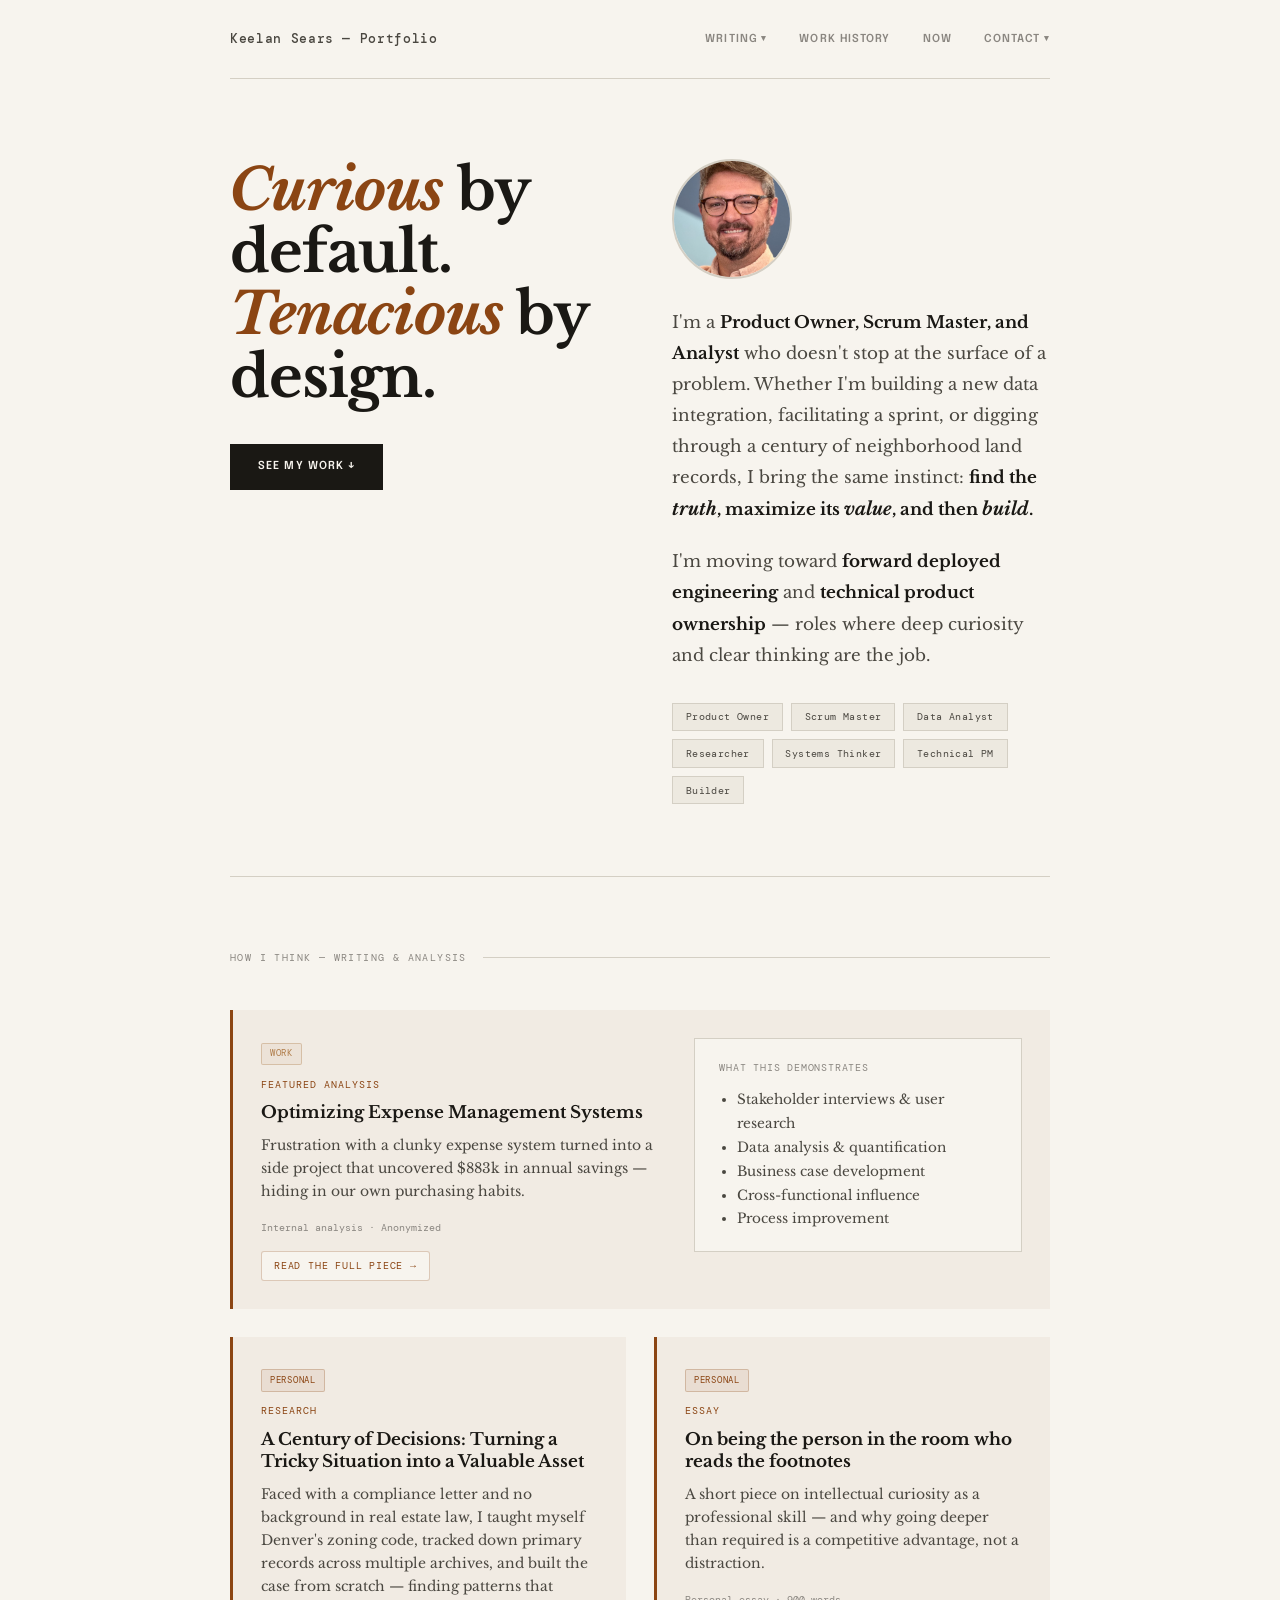
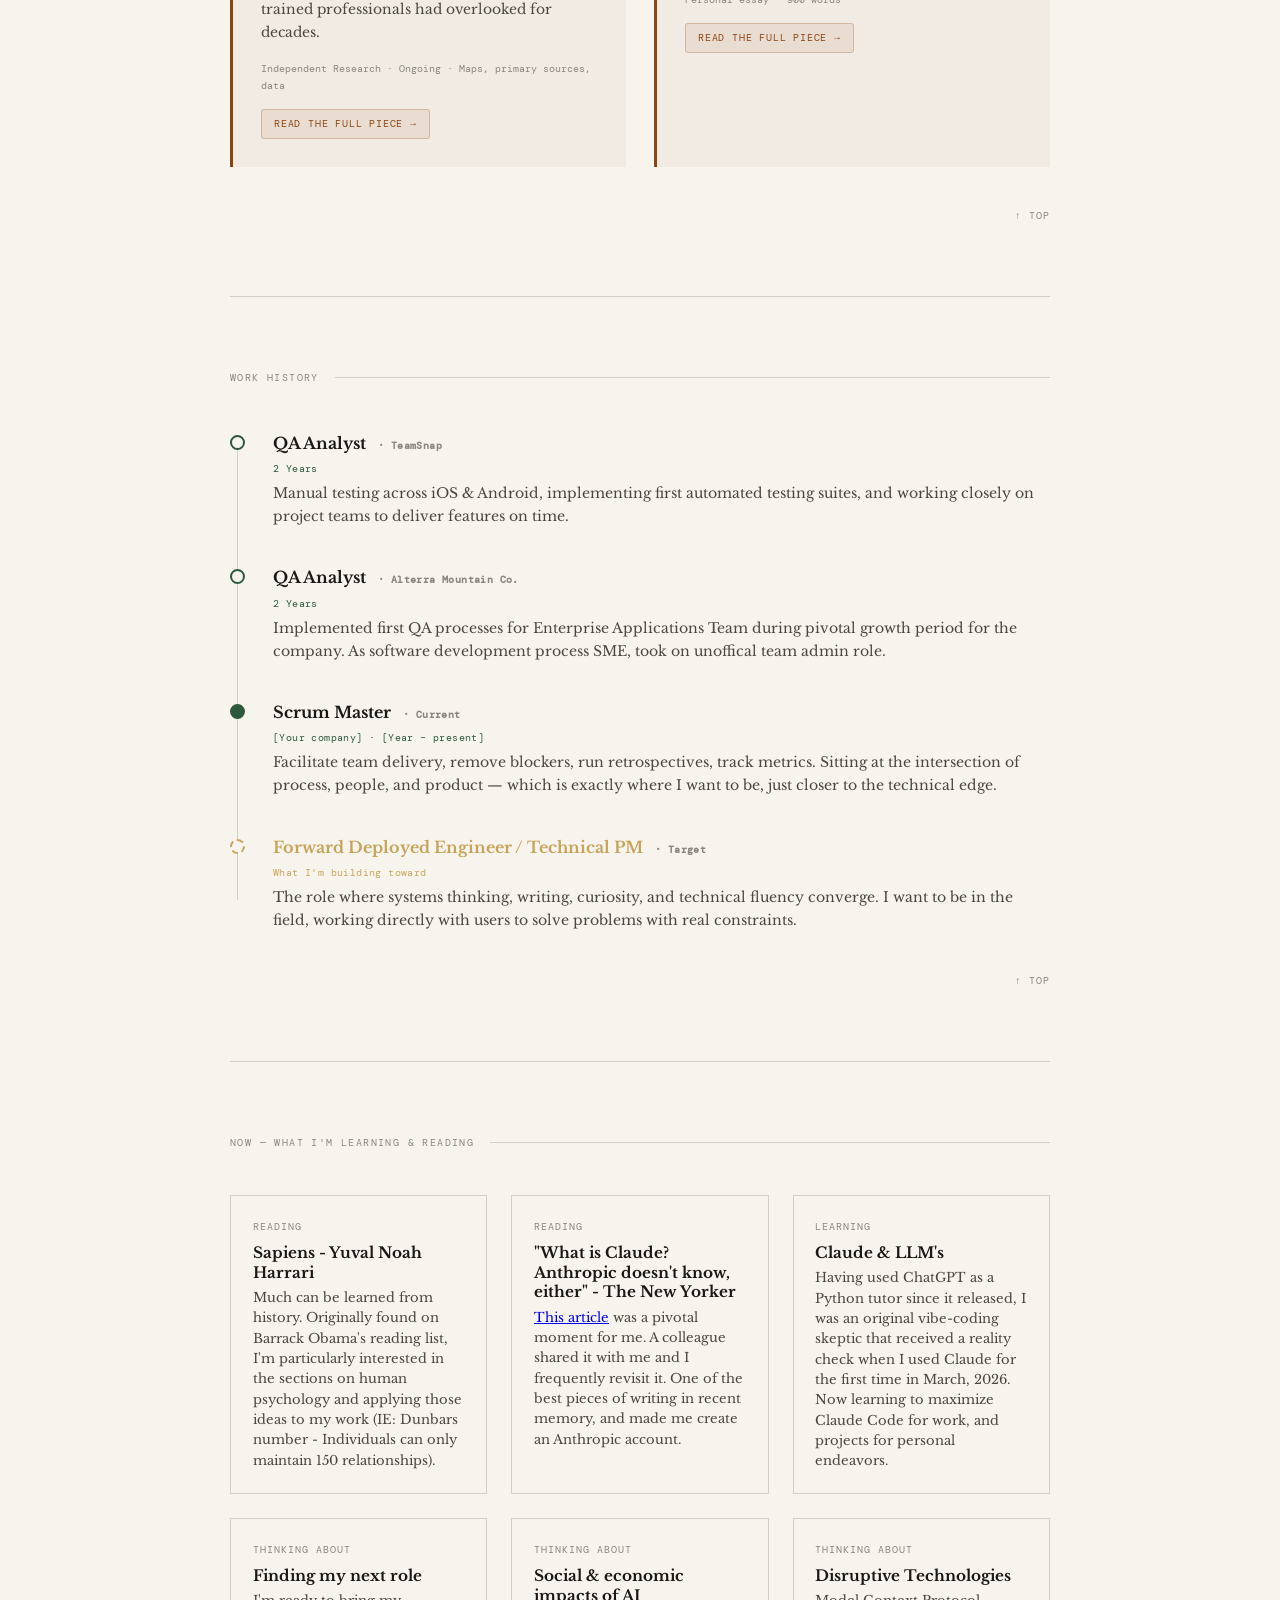
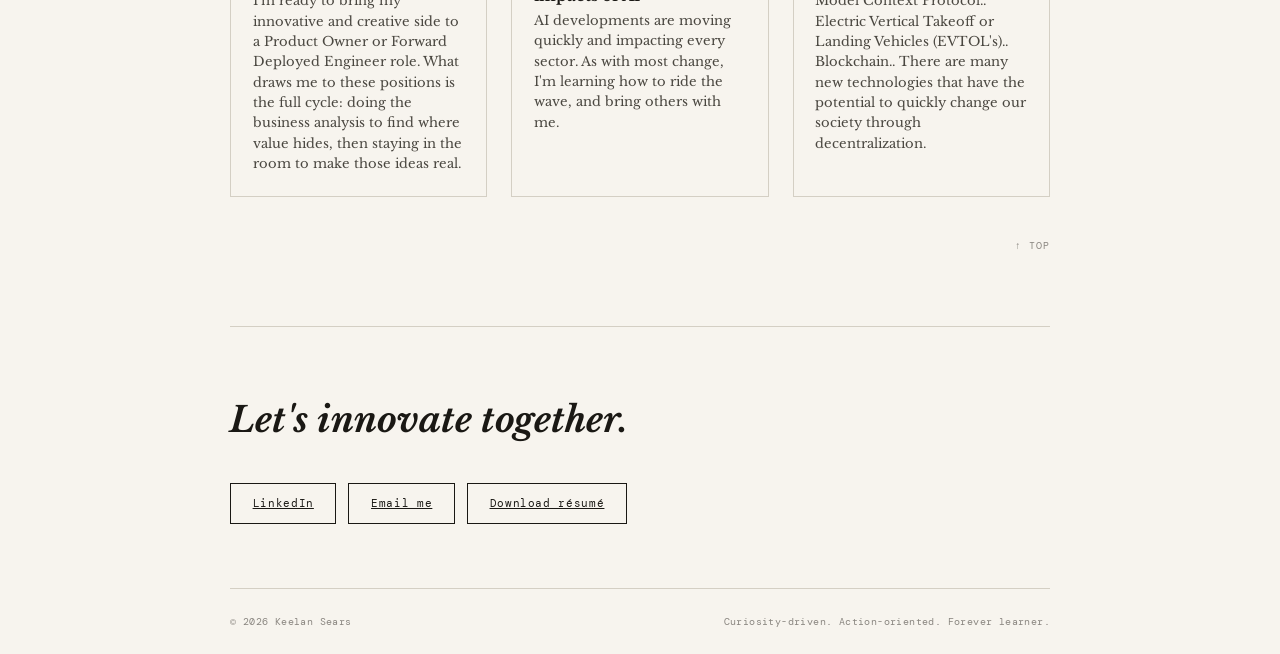
==== index.html @ b6c2098f "Promote expense analysis to featured writing card Swaps the featured slot from "A Century of Decisio" ====
<!DOCTYPE html>
<html lang="en">
<head>
<meta charset="UTF-8">
<meta name="viewport" content="width=device-width, initial-scale=1.0">
<title>Keelan Sears — Portfolio</title>
<link href="https://fonts.googleapis.com/css2?family=Libre+Baskerville:ital,wght@0,400;0,700;1,400&family=DM+Mono:wght@400;500&family=Epilogue:wght@300;400;600&display=swap" rel="stylesheet">
<link rel="stylesheet" href="styles.css?v=7">
</head>
<body>
<div class="site-wrap">

  <!-- NAV -->
  <nav>
    <div class="nav-name">Keelan Sears — Portfolio</div>
    <ul class="nav-links">
      <li class="nav-dropdown-li">
        <details class="nav-dropdown">
          <summary>Writing</summary>
          <ul class="dropdown">
            <li><a href="#writing">Overview</a></li>
            <li><a href="century-of-decisions.html">A Century of Decisions<span class="dropdown-tag personal">Personal</span></a></li>
            <li><a href="expense-management.html">Optimizing Expense Management Systems<span class="dropdown-tag work">Work</span></a></li>
            <li><a href="reading-the-footnotes.html">On Reading the Footnotes<span class="dropdown-tag personal">Personal</span></a></li>
          </ul>
        </details>
      </li>
      <li><a href="#work">Work History</a></li>
      <li><a href="#now">Now</a></li>
      <li class="nav-dropdown-li">
        <details class="nav-dropdown align-right">
          <summary>Contact</summary>
          <ul class="dropdown">
            <li><a href="https://www.linkedin.com/in/keelan-sears-49459a4a/" target="_blank" rel="noopener noreferrer">LinkedIn</a></li>
            <li><button type="button" data-open-contact>Email me</button></li>
            <li><a href="resume.pdf" download>Download résumé</a></li>
          </ul>
        </details>
      </li>
    </ul>
  </nav>

  <!-- HERO -->
  <section class="hero">
    <div>
      <h1><em>Curious</em> by default.<br><em>Tenacious</em> by design.</h1>
      <a href="#writing" class="hero-cta">See my work ↓</a>
    </div>
    <div>
      <div class="profile-photo-wrap">
        <img src="images/profile.jpg" alt="Keelan Sears" class="profile-photo">
      </div>
      <p class="hero-statement">
        I'm a <strong>Product Owner, Scrum Master, and Analyst</strong> who doesn't stop at the surface of a problem. Whether I'm building a new data integration, facilitating a sprint, or digging through a century of neighborhood land records, I bring the same instinct: <strong>find the <em>truth</em>, maximize its <em>value</em>, and then <em>build</em>.</strong>
      </p>
      <p class="hero-statement">
        I'm moving toward <strong>forward deployed engineering</strong> and <strong>technical product ownership</strong> — roles where deep curiosity and clear thinking are the job.
      </p>
      <div class="hero-tags">
        <span class="tag">Product Owner</span>
        <span class="tag">Scrum Master</span>
        <span class="tag">Data Analyst</span>
        <span class="tag">Researcher</span>
        <span class="tag">Systems Thinker</span>
        <span class="tag">Technical PM</span>
        <span class="tag">Builder</span>
      </div>
    </div>
  </section>

  <!-- WRITING -->
  <section id="writing" class="section">
    <div class="section-label">How I think — writing &amp; analysis</div>
    <div class="writing-grid">

      <div class="writing-card featured">
        <div>
          <span class="card-tag work">Work</span>
          <div class="card-type">Featured Analysis</div>
          <div class="card-title">Optimizing Expense Management Systems</div>
          <div class="card-excerpt">Frustration with a clunky expense system turned into a side project that uncovered $883k in annual savings — hiding in our own purchasing habits.</div>
          <div class="card-meta">Internal analysis · Anonymized</div>
          <a href="expense-management.html" class="card-link">Read the full piece →</a>
        </div>
        <div class="skills-box">
          <div class="skills-box-label">What this demonstrates</div>
          <ul>
            <li>Stakeholder interviews &amp; user research</li>
            <li>Data analysis &amp; quantification</li>
            <li>Business case development</li>
            <li>Cross-functional influence</li>
            <li>Process improvement</li>
          </ul>
        </div>
      </div>

      <div class="writing-card personal">
        <span class="card-tag personal">Personal</span>
        <div class="card-type">Research</div>
        <div class="card-title">A Century of Decisions: Turning a Tricky Situation into a Valuable Asset</div>
        <div class="card-excerpt">Faced with a compliance letter and no background in real estate law, I taught myself Denver's zoning code, tracked down primary records across multiple archives, and built the case from scratch — finding patterns that trained professionals had overlooked for decades.</div>
        <div class="card-meta">Independent Research · Ongoing · Maps, primary sources, data</div>
        <a href="century-of-decisions.html" class="card-link">Read the full piece →</a>
      </div>

      <div class="writing-card personal">
        <span class="card-tag personal">Personal</span>
        <div class="card-type">Essay</div>
        <div class="card-title">On being the person in the room who reads the footnotes</div>
        <div class="card-excerpt">A short piece on intellectual curiosity as a professional skill — and why going deeper than required is a competitive advantage, not a distraction.</div>
        <div class="card-meta">Personal essay · 900 words</div>
        <a href="reading-the-footnotes.html" class="card-link">Read the full piece →</a>
      </div>

    </div>
    <a href="#" class="back-to-top">↑ Top</a>
  </section>

  <!-- TIMELINE -->
  <section id="work" class="section">
    <div class="section-label">Work history</div>
    <div class="timeline">

      <div class="tl-item">
        <div class="tl-dot"></div>
        <div>
          <div class="tl-role">QA Analyst <span class="tl-arrow">· TeamSnap</span></div>
          <div class="tl-org">2 Years</div>
          <div class="tl-desc">Manual testing across iOS & Android, implementing first automated testing suites, and working closely on project teams to deliver features on time.</div>
        </div>
      </div>

     <div class="tl-item">
        <div class="tl-dot"></div>
        <div>
          <div class="tl-role">QA Analyst <span class="tl-arrow">· Alterra Mountain Co.</span></div>
          <div class="tl-org">2 Years</div>
          <div class="tl-desc">Implemented first QA processes for Enterprise Applications Team during pivotal growth period for the company. As software development process SME, took on unoffical team admin role.</div>
        </div>
      </div>

      <div class="tl-item">
        <div class="tl-dot current"></div>
        <div>
          <div class="tl-role">Scrum Master <span class="tl-arrow">· Current</span></div>
          <div class="tl-org">[Your company] · [Year – present]</div>
          <div class="tl-desc">Facilitate team delivery, remove blockers, run retrospectives, track metrics. Sitting at the intersection of process, people, and product — which is exactly where I want to be, just closer to the technical edge.</div>
        </div>
      </div>

      <div class="tl-item">
        <div class="tl-dot target"></div>
        <div>
          <div class="tl-role target-role">Forward Deployed Engineer / Technical PM <span class="tl-arrow">· Target</span></div>
          <div class="tl-org" style="color: var(--highlight);">What I'm building toward</div>
          <div class="tl-desc">The role where systems thinking, writing, curiosity, and technical fluency converge. I want to be in the field, working directly with users to solve problems with real constraints.</div>
        </div>
      </div>

    </div>
    <a href="#" class="back-to-top">↑ Top</a>
  </section>

  <!-- NOW -->
  <section id="now" class="section">
    <div class="section-label">Now — what I'm learning &amp; reading</div>
    <div class="now-grid">
      <div class="now-card">
        <div class="now-type">Reading</div>
        <div class="now-title">Sapiens - Yuval Noah Harrari</div>
        <div class="now-detail">Much can be learned from history. Originally found on Barrack Obama's reading list, I'm particularly interested in the sections on human psychology and applying those ideas to my work (IE: Dunbars number - Individuals can only maintain 150 relationships).</div>
      </div>
      <div class="now-card">
        <div class="now-type">Reading</div>
        <div class="now-title">"What is Claude? Anthropic doesn't know, either" - The New Yorker</div>
        <div class="now-detail"><a href="https://www.newyorker.com/magazine/2026/02/16/what-is-claude-anthropic-doesnt-know-either">This article</a> was a pivotal moment for me. A colleague shared it with me and I frequently revisit it. One of the best pieces of writing in recent memory, and made me create an Anthropic account.</div>
      </div>
      <div class="now-card">
        <div class="now-type">Learning</div>
        <div class="now-title">Claude & LLM's</div>
        <div class="now-detail">Having used ChatGPT as a Python tutor since it released, I was an original vibe-coding skeptic that received a reality check when I used Claude for the first time in March, 2026. Now learning to maximize Claude Code for work, and projects for personal endeavors.</div>
      </div>
      <div class="now-card">
        <div class="now-type">Thinking about</div>
        <div class="now-title">Finding my next role</div>
        <div class="now-detail">I'm ready to bring my innovative and creative side to a Product Owner or Forward Deployed Engineer role. What draws me to these positions is the full cycle: doing the business analysis to find where value hides, then staying in the room to make those ideas real.</div>
      </div>
      <div class="now-card">
        <div class="now-type">Thinking about</div>
        <div class="now-title">Social & economic impacts of AI</div>
        <div class="now-detail">AI developments are moving quickly and impacting every sector. As with most change, I'm learning how to ride the wave, and bring others with me.</div>
      </div>
      <div class="now-card">
        <div class="now-type">Thinking about</div>
        <div class="now-title">Disruptive Technologies</div>
        <div class="now-detail">Model Context Protocol.. Electric Vertical Takeoff or Landing Vehicles (EVTOL's).. Blockchain.. There are many new technologies that have the potential to quickly change our society through decentralization.</div>
      </div>
    </div>
    <a href="#" class="back-to-top">↑ Top</a>
  </section>

  <!-- CONTACT -->
  <div id="contact" class="contact-band">
    <div class="contact-headline">Let's innovate together.</div>
    <div class="contact-links">
      <a href="https://www.linkedin.com/in/keelan-sears-49459a4a/" target="_blank" rel="noopener noreferrer" class="contact-btn">LinkedIn</a>
      <button class="contact-btn" data-open-contact>Email me</button>
      <a href="resume.pdf" download class="contact-btn">Download résumé</a>
    </div>
  </div>

  <footer>
    <span>© 2026 Keelan Sears</span>
    <span>Curiosity-driven. Action-oriented. Forever learner.</span>
  </footer>

</div>
<script src="nav.js?v=8"></script>
</body>
</html>
---- styles.css ----
*, *::before, *::after { box-sizing: border-box; margin: 0; padding: 0; }

  :root {
    --ink: #1a1814;
    --ink-2: #4a4740;
    --ink-3: #8a8680;
    --paper: #f7f4ee;
    --paper-2: #ede9e0;
    --rule: #d4cfc4;
    --accent: #2d5a3d;
    --accent-light: #e8f0eb;
    --accent-2: #8b4513;
    --highlight: #c8a45a;
    --font-serif: 'Libre Baskerville', Georgia, serif;
    --font-mono: 'DM Mono', monospace;
    --font-sans: 'Epilogue', sans-serif;
  }

  /* Scroll animation is handled by nav.js (custom easing); keep CSS out of it. */
  html { scroll-behavior: auto; }

  body {
    background: var(--paper);
    color: var(--ink);
    font-family: var(--font-serif);
    line-height: 1.7;
    font-size: 15px;
  }

  .site-wrap {
    max-width: 900px;
    margin: 0 auto;
    padding: 0 2.5rem;
  }

  /* ── NAV ── */
  nav {
    display: flex;
    justify-content: space-between;
    align-items: center;
    padding: 1.75rem 0;
    border-bottom: 1px solid var(--rule);
    position: sticky;
    top: 0;
    z-index: 50;
    background: var(--paper);
  }

  .nav-name {
    font-family: var(--font-mono);
    font-size: 13px;
    font-weight: 500;
    letter-spacing: 0.05em;
    color: var(--ink-2);
  }

  .nav-links {
    display: flex;
    gap: 2rem;
    list-style: none;
    font-family: var(--font-sans);
    font-size: 11px;
    font-weight: 600;
    letter-spacing: 0.1em;
    text-transform: uppercase;
    color: var(--ink-3);
  }

  .nav-links li { cursor: pointer; transition: color 0.15s; }
  .nav-links li:hover { color: var(--accent); }
  .nav-links a { color: inherit; text-decoration: none; }
  .nav-links li.active { color: var(--accent); }

  /* ── NAV DROPDOWN ── */
  .nav-dropdown-li { position: relative; }

  .nav-dropdown summary {
    list-style: none;
    cursor: pointer;
    display: flex;
    align-items: center;
    gap: 0.3em;
  }
  .nav-dropdown summary::-webkit-details-marker { display: none; }
  .nav-dropdown summary::after {
    content: '▾';
    font-size: 9px;
    transition: transform 0.15s;
  }
  .nav-dropdown[open] summary::after { transform: rotate(-180deg); }

  .nav-dropdown .dropdown {
    position: absolute;
    top: calc(100% + 0.75rem);
    left: -1rem;
    list-style: none;
    background: var(--paper);
    border: 1px solid var(--rule);
    min-width: 240px;
    z-index: 100;
    padding: 0.35rem 0;
    box-shadow: 0 4px 16px rgba(0,0,0,0.07);
  }

  .nav-dropdown .dropdown li a,
  .nav-dropdown .dropdown li button {
    display: block;
    width: 100%;
    text-align: left;
    background: none;
    border: none;
    -webkit-appearance: none;
    appearance: none;
    cursor: pointer;
    padding: 0.55rem 1rem;
    font-size: 11px;
    font-weight: 600;
    letter-spacing: 0.06em;
    text-transform: none;
    font-family: var(--font-sans);
    color: var(--ink-2);
    transition: background 0.1s, color 0.1s;
  }
  .nav-dropdown .dropdown li a:hover,
  .nav-dropdown .dropdown li button:hover {
    color: var(--accent);
    background: var(--accent-light);
  }

  .nav-dropdown.align-right .dropdown { left: auto; right: -1rem; }

  /* ── HERO ── */
  .hero {
    padding: 5rem 0 4.5rem;
    display: grid;
    grid-template-columns: 1fr 1fr;
    gap: 4rem;
    align-items: start;
    border-bottom: 1px solid var(--rule);
  }

  h1 {
    font-family: var(--font-serif);
    font-size: 3.6rem;
    font-weight: 700;
    line-height: 1.08;
    letter-spacing: -0.02em;
    color: var(--ink);
    margin-bottom: 2.25rem;
  }

  h1 em {
    font-style: italic;
    color: var(--accent-2);
  }

  .hero-cta {
    display: inline-flex;
    align-items: center;
    gap: 0.5rem;
    background: var(--ink);
    color: var(--paper);
    font-family: var(--font-sans);
    font-size: 11px;
    font-weight: 600;
    letter-spacing: 0.1em;
    text-transform: uppercase;
    padding: 0.85rem 1.75rem;
    border: none;
    cursor: pointer;
    text-decoration: none;
    transition: background 0.2s;
  }

  .hero-cta:hover { background: var(--accent); }

  .profile-photo-wrap {
    margin-bottom: 1.75rem;
  }

  .profile-photo {
    width: 120px;
    height: 120px;
    border-radius: 50%;
    object-fit: cover;
    border: 2px solid var(--rule);
    background: var(--paper-2);
    display: block;
  }

  .hero-statement {
    font-size: 1.05rem;
    line-height: 1.85;
    color: var(--ink-2);
    margin-bottom: 1.25rem;
  }

  .hero-statement strong { color: var(--ink); font-weight: 700; }
  .hero-statement em { font-size: 1.06em; }

  .hero-tags {
    display: flex;
    flex-wrap: wrap;
    gap: 0.5rem;
    margin-top: 2rem;
  }

  .tag {
    font-family: var(--font-mono);
    font-size: 10px;
    padding: 0.3rem 0.8rem;
    border: 1px solid var(--rule);
    color: var(--ink-2);
    background: var(--paper-2);
    letter-spacing: 0.04em;
  }

  /* ── SECTIONS ── */
  .section {
    padding: 4.5rem 0;
    border-bottom: 1px solid var(--rule);
    scroll-margin-top: 5.5rem;
  }

  .contact-band { scroll-margin-top: 5.5rem; }

  .section-label {
    font-family: var(--font-mono);
    font-size: 10px;
    letter-spacing: 0.14em;
    text-transform: uppercase;
    color: var(--ink-3);
    margin-bottom: 2.75rem;
    display: flex;
    align-items: center;
    gap: 1rem;
  }

  .back-to-top {
    display: block;
    text-align: right;
    margin-top: 2.5rem;
    font-family: var(--font-mono);
    font-size: 10px;
    letter-spacing: 0.1em;
    text-transform: uppercase;
    color: var(--ink-3);
    text-decoration: none;
    transition: color 0.15s;
  }
  .back-to-top:hover { color: var(--accent); }

  .section-label::after {
    content: '';
    flex: 1;
    height: 1px;
    background: var(--rule);
  }

  h2 {
    font-family: var(--font-serif);
    font-size: 1.9rem;
    font-weight: 700;
    line-height: 1.2;
    color: var(--ink);
    margin-bottom: 1rem;
  }

  /* ── WRITING CARDS ── */
  .writing-grid {
    display: grid;
    grid-template-columns: 1fr 1fr;
    gap: 1.75rem;
  }

  .writing-card {
    padding: 1.75rem;
    background: var(--paper-2);
    border-left: 3px solid var(--highlight);
    cursor: pointer;
    transition: transform 0.15s;
  }

  .writing-card:hover { transform: translateY(-2px); }

  .writing-card.featured {
    grid-column: 1 / -1;
    border-left-color: var(--accent-2);
    display: grid;
    grid-template-columns: 1.2fr 1fr;
    gap: 2.5rem;
    align-items: start;
    background: rgba(139,69,19,0.05);
  }

  .card-type {
    font-family: var(--font-mono);
    font-size: 10px;
    letter-spacing: 0.1em;
    text-transform: uppercase;
    color: var(--accent-2);
    margin-bottom: 0.6rem;
  }

  .card-title {
    font-family: var(--font-serif);
    font-size: 1.05rem;
    font-weight: 700;
    line-height: 1.35;
    color: var(--ink);
    margin-bottom: 0.6rem;
  }

  .card-excerpt {
    font-size: 0.87rem;
    color: var(--ink-2);
    line-height: 1.65;
  }

  .card-meta {
    font-family: var(--font-mono);
    font-size: 10px;
    color: var(--ink-3);
    margin-top: 1rem;
  }

  /* ── CARD TAGS (Personal / Work) ── */
  .card-tag {
    display: inline-block;
    font-family: var(--font-mono);
    font-size: 9px;
    letter-spacing: 0.08em;
    text-transform: uppercase;
    padding: 0.15rem 0.5rem;
    border-radius: 2px;
    margin-bottom: 0.65rem;
  }
  .card-tag.personal {
    color: var(--accent-2);
    background: rgba(139,69,19,0.08);
    border: 1px solid rgba(139,69,19,0.25);
  }
  .card-tag.work {
    color: #b07d4a;
    background: rgba(176,125,74,0.08);
    border: 1px solid rgba(176,125,74,0.35);
  }
  .writing-card.personal {
    border-left-color: var(--accent-2);
    background: rgba(139,69,19,0.05);
  }

  /* ── DROPDOWN TAGS ── */
  .dropdown-tag {
    font-family: var(--font-mono);
    font-size: 9px;
    letter-spacing: 0.06em;
    text-transform: uppercase;
    padding: 0.1rem 0.4rem;
    margin-left: 0.4rem;
    vertical-align: middle;
    white-space: nowrap;
  }
  .dropdown-tag.personal {
    color: var(--accent-2);
    border: 1px solid rgba(139,69,19,0.3);
  }
  .dropdown-tag.work {
    color: #b07d4a;
    border: 1px solid rgba(176,125,74,0.4);
  }

  .skills-box {
    background: var(--paper);
    border: 1px solid var(--rule);
    padding: 1.25rem 1.5rem;
  }

  .skills-box-label {
    font-family: var(--font-mono);
    font-size: 10px;
    color: var(--ink-3);
    margin-bottom: 0.75rem;
    text-transform: uppercase;
    letter-spacing: 0.08em;
  }

  .skills-box ul {
    font-size: 0.85rem;
    color: var(--ink-2);
    line-height: 1.75;
    padding-left: 1.1rem;
  }

  /* ── ZONING ── */
  .zoning-block {
    display: grid;
    grid-template-columns: 1fr 1fr;
    gap: 3.5rem;
    align-items: start;
    margin-top: 1.5rem;
  }

  .zoning-text p {
    font-size: 0.95rem;
    color: var(--ink-2);
    margin-bottom: 1rem;
    line-height: 1.8;
  }

  .zoning-visual {
    border: 1px solid var(--rule);
    padding: 1.5rem;
    background: var(--paper-2);
  }

  .viz-label {
    font-family: var(--font-mono);
    font-size: 10px;
    letter-spacing: 0.08em;
    text-transform: uppercase;
    color: var(--ink-3);
    margin-bottom: 1rem;
  }

  .map-placeholder {
    width: 100%;
    height: 190px;
    border: 1px solid var(--rule);
    position: relative;
    overflow: hidden;
    background: var(--paper);
  }

  .map-grid-lines {
    position: absolute;
    inset: 0;
    background-image:
      repeating-linear-gradient(0deg, var(--rule) 0px, transparent 1px, transparent 20px),
      repeating-linear-gradient(90deg, var(--rule) 0px, transparent 1px, transparent 20px);
    opacity: 0.4;
  }

  .map-block {
    position: absolute;
    border: 1.5px solid var(--accent);
    background: rgba(45, 90, 61, 0.08);
  }

  .map-block.variance {
    border-color: var(--highlight);
    background: rgba(200, 164, 90, 0.1);
  }

  .map-block.rezoned {
    border-color: var(--accent-2);
    background: rgba(139, 69, 19, 0.06);
  }

  .map-center-label {
    position: absolute;
    bottom: 8px;
    right: 10px;
    font-family: var(--font-mono);
    font-size: 9px;
    color: var(--ink-3);
  }

  .map-legend {
    margin-top: 0.85rem;
    display: grid;
    grid-template-columns: 1fr 1fr;
    gap: 0.5rem;
  }

  .legend-item {
    display: flex;
    align-items: center;
    gap: 6px;
    font-size: 0.8rem;
    color: var(--ink-2);
  }

  .legend-swatch {
    width: 12px;
    height: 12px;
    flex-shrink: 0;
    border: 1.5px solid var(--accent);
    background: rgba(45, 90, 61, 0.08);
  }

  /* ── TIMELINE ── */
  .timeline {
    margin-top: 1rem;
    position: relative;
    padding-left: 0;
  }

  .timeline::before {
    content: '';
    position: absolute;
    left: 7px;
    top: 10px;
    bottom: 2rem;
    width: 1px;
    background: var(--rule);
  }

  .tl-item {
    display: flex;
    gap: 1.75rem;
    margin-bottom: 2.25rem;
    position: relative;
  }

  .tl-dot {
    width: 15px;
    height: 15px;
    border-radius: 50%;
    border: 2px solid var(--accent);
    background: var(--paper);
    flex-shrink: 0;
    margin-top: 5px;
    z-index: 1;
  }

  .tl-dot.current { background: var(--accent); }

  .tl-dot.target {
    border-color: var(--highlight);
    border-style: dashed;
  }

  .tl-role {
    font-family: var(--font-serif);
    font-size: 1rem;
    font-weight: 700;
    color: var(--ink);
  }

  .tl-role.target-role { color: var(--highlight); }

  .tl-arrow {
    font-family: var(--font-mono);
    font-size: 10px;
    color: var(--ink-3);
    margin-left: 0.5rem;
    letter-spacing: 0.04em;
  }

  .tl-org {
    font-family: var(--font-mono);
    font-size: 10px;
    color: var(--accent);
    margin: 0.2rem 0 0.3rem;
    letter-spacing: 0.04em;
  }

  .tl-desc {
    font-size: 0.88rem;
    color: var(--ink-2);
    line-height: 1.65;
  }

  /* ── NOW ── */
  .now-grid {
    display: grid;
    grid-template-columns: repeat(3, 1fr);
    gap: 1.5rem;
    margin-top: 1rem;
  }

  .now-card {
    padding: 1.35rem;
    border: 1px solid var(--rule);
    background: var(--paper);
  }

  .now-type {
    font-family: var(--font-mono);
    font-size: 10px;
    letter-spacing: 0.1em;
    text-transform: uppercase;
    color: var(--ink-3);
    margin-bottom: 0.5rem;
  }

  .now-title {
    font-family: var(--font-serif);
    font-size: 0.95rem;
    font-weight: 700;
    color: var(--ink);
    margin-bottom: 0.35rem;
    line-height: 1.3;
  }

  .now-detail {
    font-size: 0.82rem;
    color: var(--ink-2);
    line-height: 1.55;
  }

  /* ── CONTACT ── */
  .contact-band {
    padding: 4rem 0;
    display: flex;
    align-items: center;
    justify-content: space-between;
    gap: 2rem;
    flex-wrap: wrap;
  }

  .contact-headline {
    font-family: var(--font-serif);
    font-size: 2.2rem;
    font-weight: 700;
    font-style: italic;
    color: var(--ink);
  }

  .contact-links {
    display: flex;
    gap: 0.75rem;
    flex-wrap: wrap;
  }

  .contact-btn {
    font-family: var(--font-mono);
    font-size: 11px;
    letter-spacing: 0.06em;
    padding: 0.65rem 1.35rem;
    border: 1px solid var(--ink);
    color: var(--ink);
    background: transparent;
    cursor: pointer;
    transition: all 0.15s;
  }

  /* Keep the band's anchor + button triggers visually identical (buttons
     don't pick up the default link underline). */
  .contact-band .contact-btn { text-decoration: underline; }

  .contact-btn:hover {
    background: var(--ink);
    color: var(--paper);
  }

  /* ── CONTACT MODAL ── */
  .modal-overlay {
    position: fixed; inset: 0;
    background: rgba(0,0,0,0.55);
    display: flex; align-items: center; justify-content: center;
    z-index: 1000;
  }
  .modal-overlay[hidden] { display: none; }
  .modal-box {
    background: var(--paper); border: 1px solid var(--ink);
    padding: 2.5rem; width: min(90vw, 480px);
    position: relative;
  }
  .modal-close {
    position: absolute; top: 1rem; right: 1.2rem;
    background: none; border: none; font-size: 1.4rem;
    cursor: pointer; color: var(--ink);
  }
  .modal-title {
    font-family: var(--font-serif); font-size: 1.4rem;
    font-weight: 700; margin-bottom: 1.5rem;
  }
  .form-label {
    display: flex; flex-direction: column;
    font-family: var(--font-mono); font-size: 11px;
    letter-spacing: 0.06em; gap: 0.3rem; margin-bottom: 1rem;
  }
  .form-input {
    font-family: var(--font-mono); font-size: 12px;
    border: 1px solid var(--ink); background: transparent;
    padding: 0.5rem 0.6rem; color: var(--ink); resize: vertical;
  }
  .form-status { font-family: var(--font-mono); font-size: 11px; margin-top: 0.75rem; min-height: 1em; }

  /* ── FOOTER ── */
  footer {
    padding: 1.5rem 0;
    border-top: 1px solid var(--rule);
    display: flex;
    justify-content: space-between;
    align-items: center;
    font-family: var(--font-mono);
    font-size: 10px;
    color: var(--ink-3);
    letter-spacing: 0.04em;
  }

  /* ── RESPONSIVE ── */
  @media (max-width: 680px) {
    /* Global spacing */
    .site-wrap { padding: 0 1.25rem; }

    /* Nav: name on top, links in a row below */
    nav { flex-direction: column; align-items: flex-start; gap: 0.85rem; padding: 1.25rem 0; }
    .nav-name { white-space: nowrap; }
    .nav-links { width: 100%; flex-wrap: wrap; gap: 0.75rem 1.25rem; }

    /* Nav dropdown: float as an overlay card (same as desktop), so opening
       it doesn't grow the sticky nav and shift the page down */
    .nav-dropdown .dropdown {
      max-width: calc(100vw - 2.5rem);
    }

    /* Hero: collapse grid, photo floats right beside intro text */
    .hero { grid-template-columns: 1fr; gap: 1.5rem; padding: 2.5rem 0 3rem; }
    .writing-card.featured, .zoning-block { grid-template-columns: 1fr; gap: 2rem; }
    .profile-photo-wrap { float: right; margin: 0 0 0.75rem 1rem; }
    .profile-photo { width: 88px; height: 88px; }
    .hero-tags { clear: both; }

    /* Typography & sections */
    h1 { font-size: 2.4rem; }
    .section { padding: 3rem 0; }
    .section, .contact-band { scroll-margin-top: 7rem; }
    .writing-grid { grid-template-columns: 1fr; }
    .now-grid { grid-template-columns: 1fr; }
    .contact-band { flex-direction: column; align-items: flex-start; }
  }

  /* ── ARTICLE PAGES ── */
  .article-body {
    max-width: 680px;
  }

  .article-body p {
    font-size: 1rem;
    color: var(--ink-2);
    line-height: 1.85;
    margin-bottom: 1.25rem;
  }

  .article-body h2 { margin-bottom: 1.5rem; }

  .article-body h3 {
    font-family: var(--font-serif);
    font-size: 1.2rem;
    font-weight: 700;
    color: var(--ink);
    line-height: 1.4;
    margin: 2.25rem 0 0.9rem;
  }

  .back-link {
    display: inline-block;
    margin-bottom: 2rem;
    font-family: var(--font-mono);
    font-size: 10px;
    letter-spacing: 0.1em;
    text-transform: uppercase;
    color: var(--ink-3);
    text-decoration: none;
    transition: color 0.15s;
  }
  .back-link:hover { color: var(--accent); }

  .nav-name a { color: inherit; text-decoration: none; }

  .draft-note {
    font-family: var(--font-mono);
    font-size: 11px;
    letter-spacing: 0.04em;
    color: var(--accent-2);
    background: var(--paper-2);
    border: 1px dashed var(--rule);
    padding: 0.75rem 1rem;
    margin: 1.5rem 0;
  }

  .card-link {
    display: inline-block;
    margin-top: 0.9rem;
    font-family: var(--font-mono);
    font-size: 10px;
    letter-spacing: 0.08em;
    text-transform: uppercase;
    color: var(--accent-2);
    text-decoration: none;
    background: rgba(139,69,19,0.08);
    border: 1px solid rgba(139,69,19,0.25);
    border-radius: 3px;
    padding: 0.35rem 0.75rem;
    transition: background 0.15s, border-color 0.15s;
  }
  .card-link:hover {
    background: rgba(139,69,19,0.15);
    border-color: rgba(139,69,19,0.45);
  }
  .writing-card.featured .card-link {
    background: var(--paper);
  }
  .writing-card.featured .card-link:hover {
    background: rgba(139,69,19,0.08);
  }
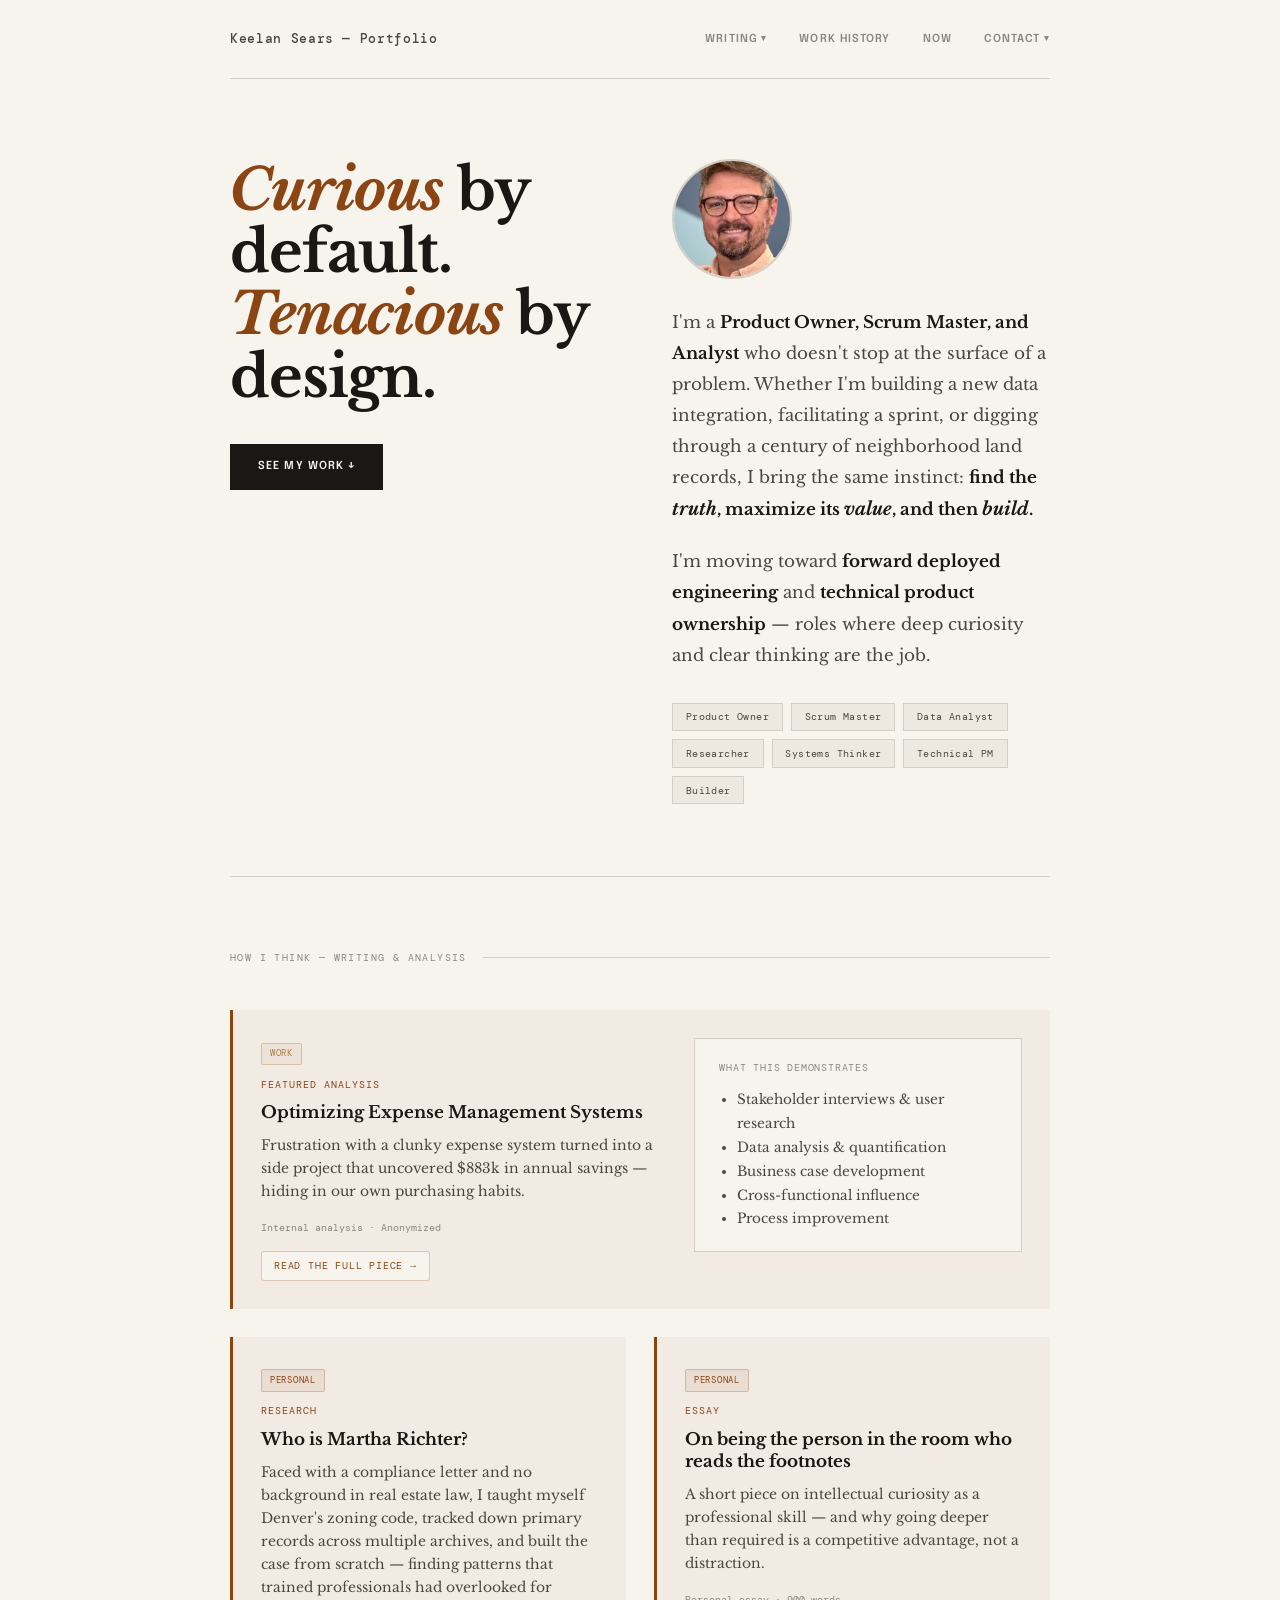
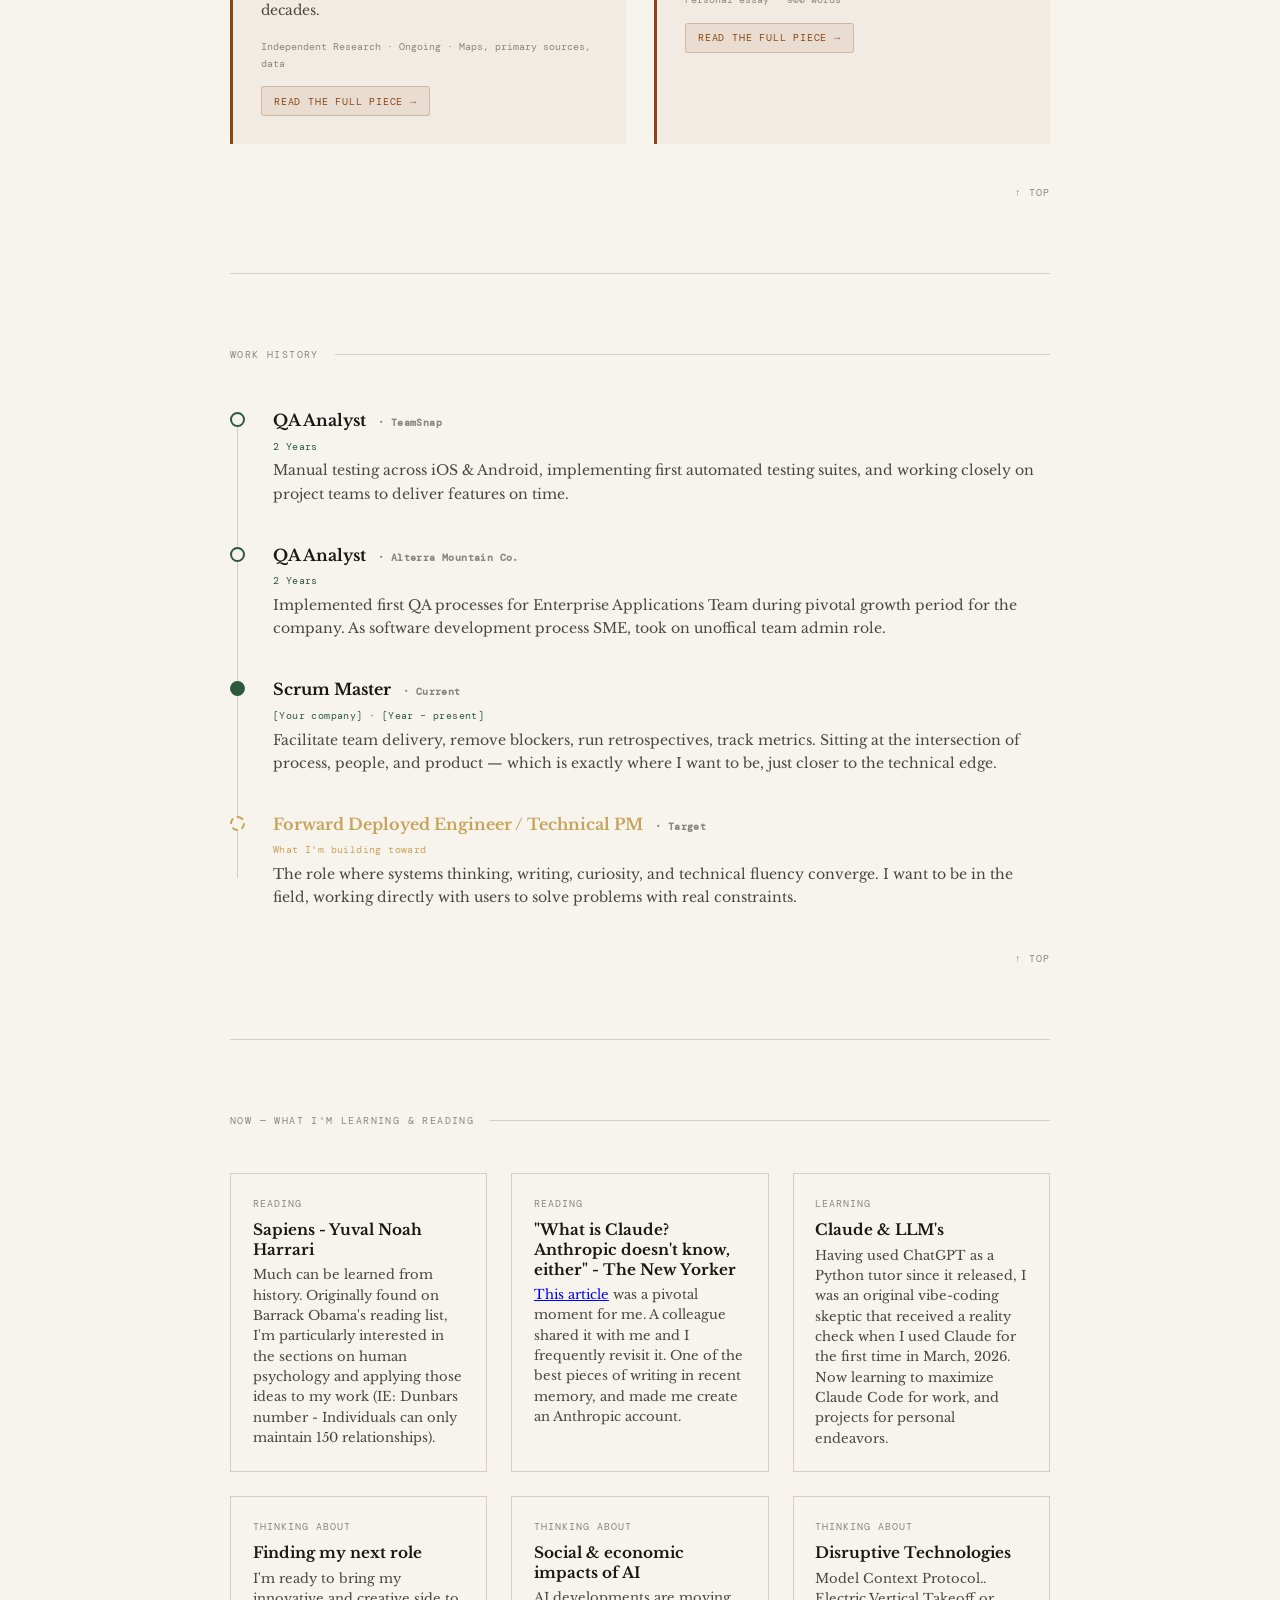
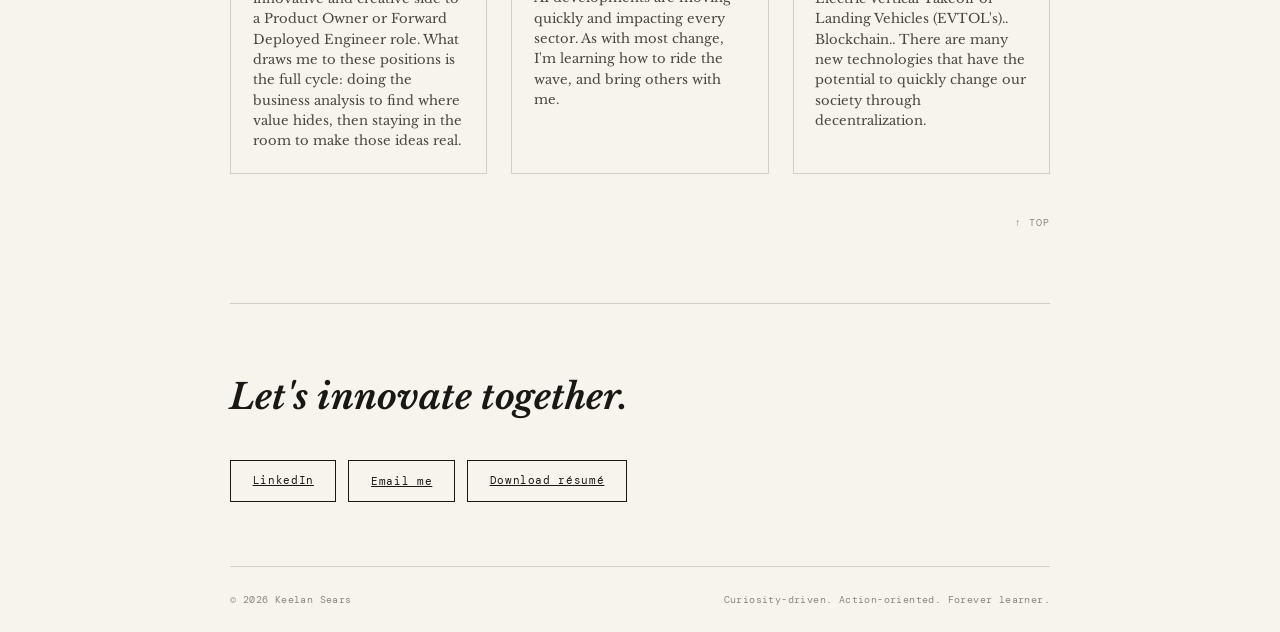
==== commit 90d79710: "Rename article to "Who is Martha Richter?" and add banner image slot Renames century-of-decisions.ht" ====
--- a/index.html
+++ b/index.html
@@ -19,7 +19,7 @@
           <summary>Writing</summary>
           <ul class="dropdown">
             <li><a href="#writing">Overview</a></li>
-            <li><a href="century-of-decisions.html">A Century of Decisions<span class="dropdown-tag personal">Personal</span></a></li>
+            <li><a href="who-is-martha-richter.html">Who is Martha Richter?<span class="dropdown-tag personal">Personal</span></a></li>
             <li><a href="expense-management.html">Optimizing Expense Management Systems<span class="dropdown-tag work">Work</span></a></li>
             <li><a href="reading-the-footnotes.html">On Reading the Footnotes<span class="dropdown-tag personal">Personal</span></a></li>
           </ul>
@@ -97,10 +97,10 @@
       <div class="writing-card personal">
         <span class="card-tag personal">Personal</span>
         <div class="card-type">Research</div>
-        <div class="card-title">A Century of Decisions: Turning a Tricky Situation into a Valuable Asset</div>
+        <div class="card-title">Who is Martha Richter?</div>
         <div class="card-excerpt">Faced with a compliance letter and no background in real estate law, I taught myself Denver's zoning code, tracked down primary records across multiple archives, and built the case from scratch — finding patterns that trained professionals had overlooked for decades.</div>
         <div class="card-meta">Independent Research · Ongoing · Maps, primary sources, data</div>
-        <a href="century-of-decisions.html" class="card-link">Read the full piece →</a>
+        <a href="who-is-martha-richter.html" class="card-link">Read the full piece →</a>
       </div>
 
       <div class="writing-card personal">
--- a/styles.css
+++ b/styles.css
@@ -738,6 +738,13 @@
 
   .article-body h2 { margin-bottom: 1.5rem; }
 
+  .article-banner {
+    display: block;
+    width: 100%;
+    margin: 1.5rem 0 2rem;
+    border: 1px solid var(--rule);
+  }
+
   .article-body h3 {
     font-family: var(--font-serif);
     font-size: 1.2rem;
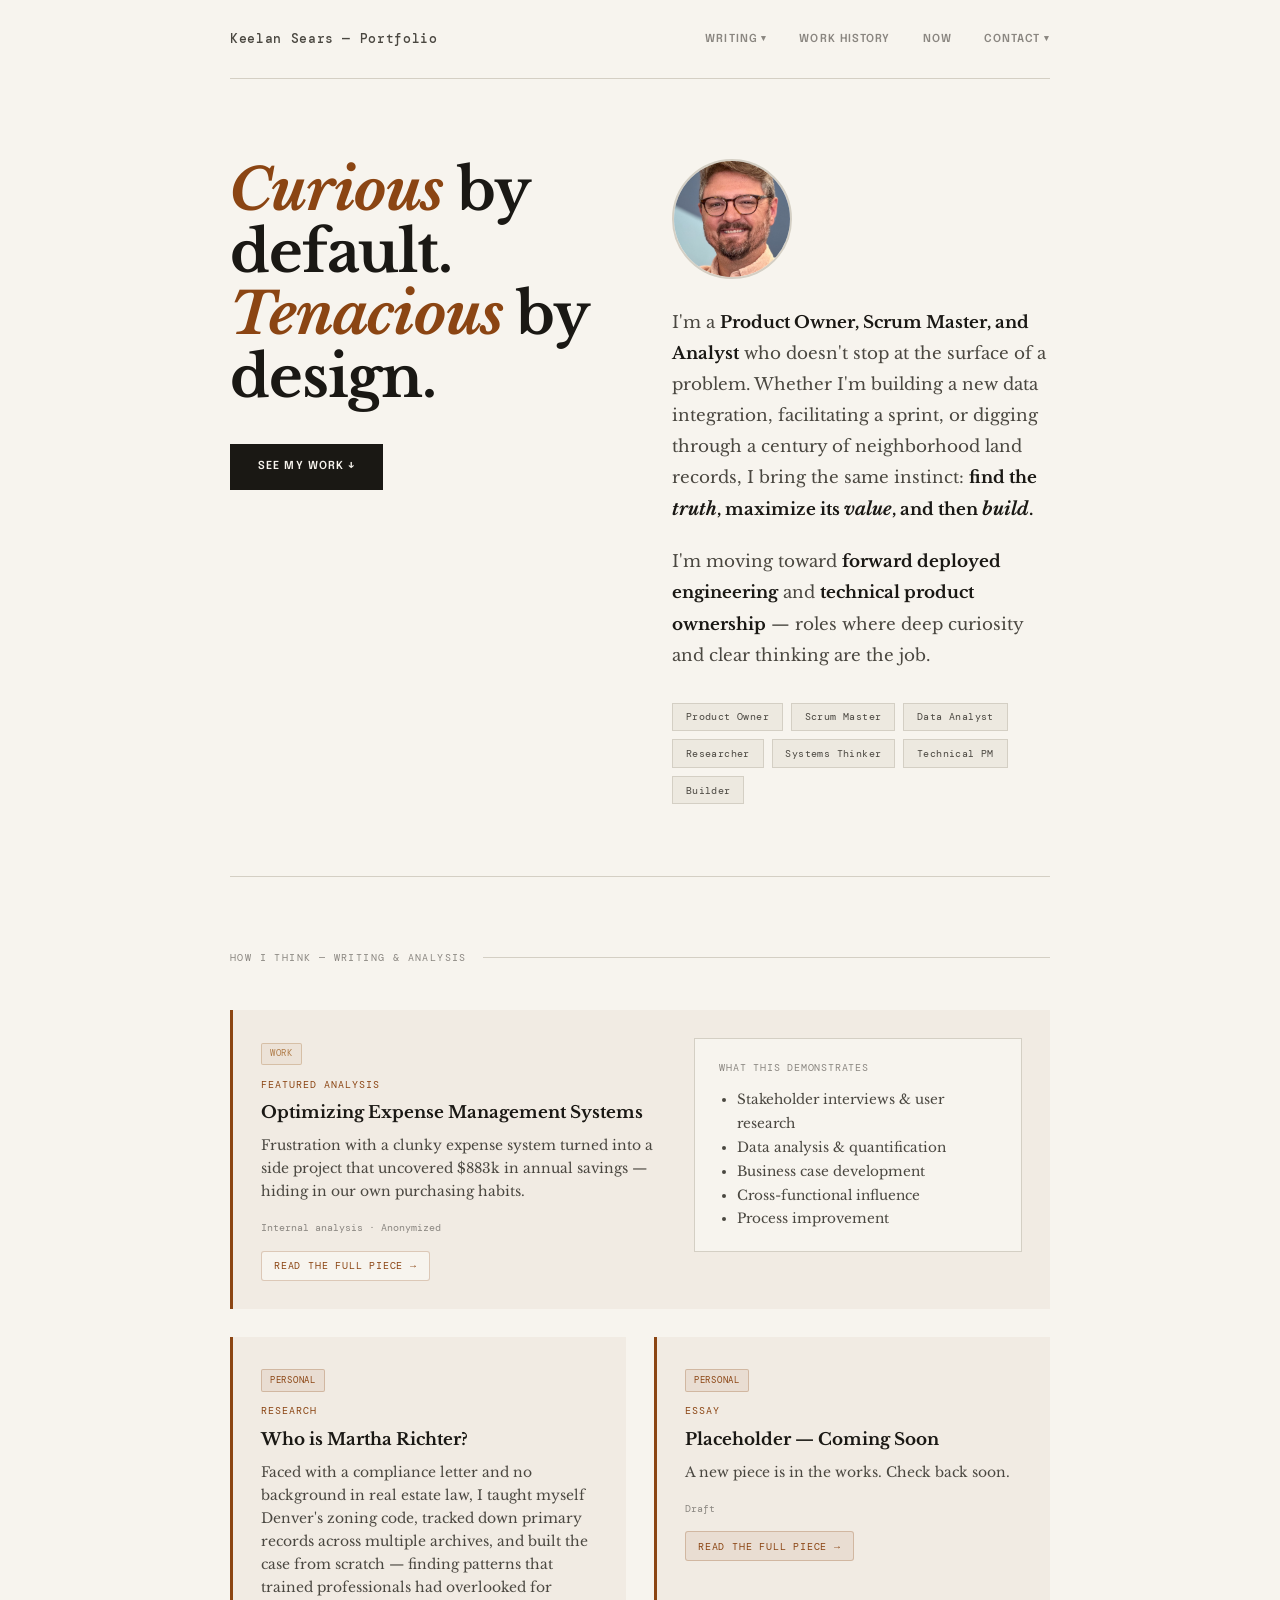
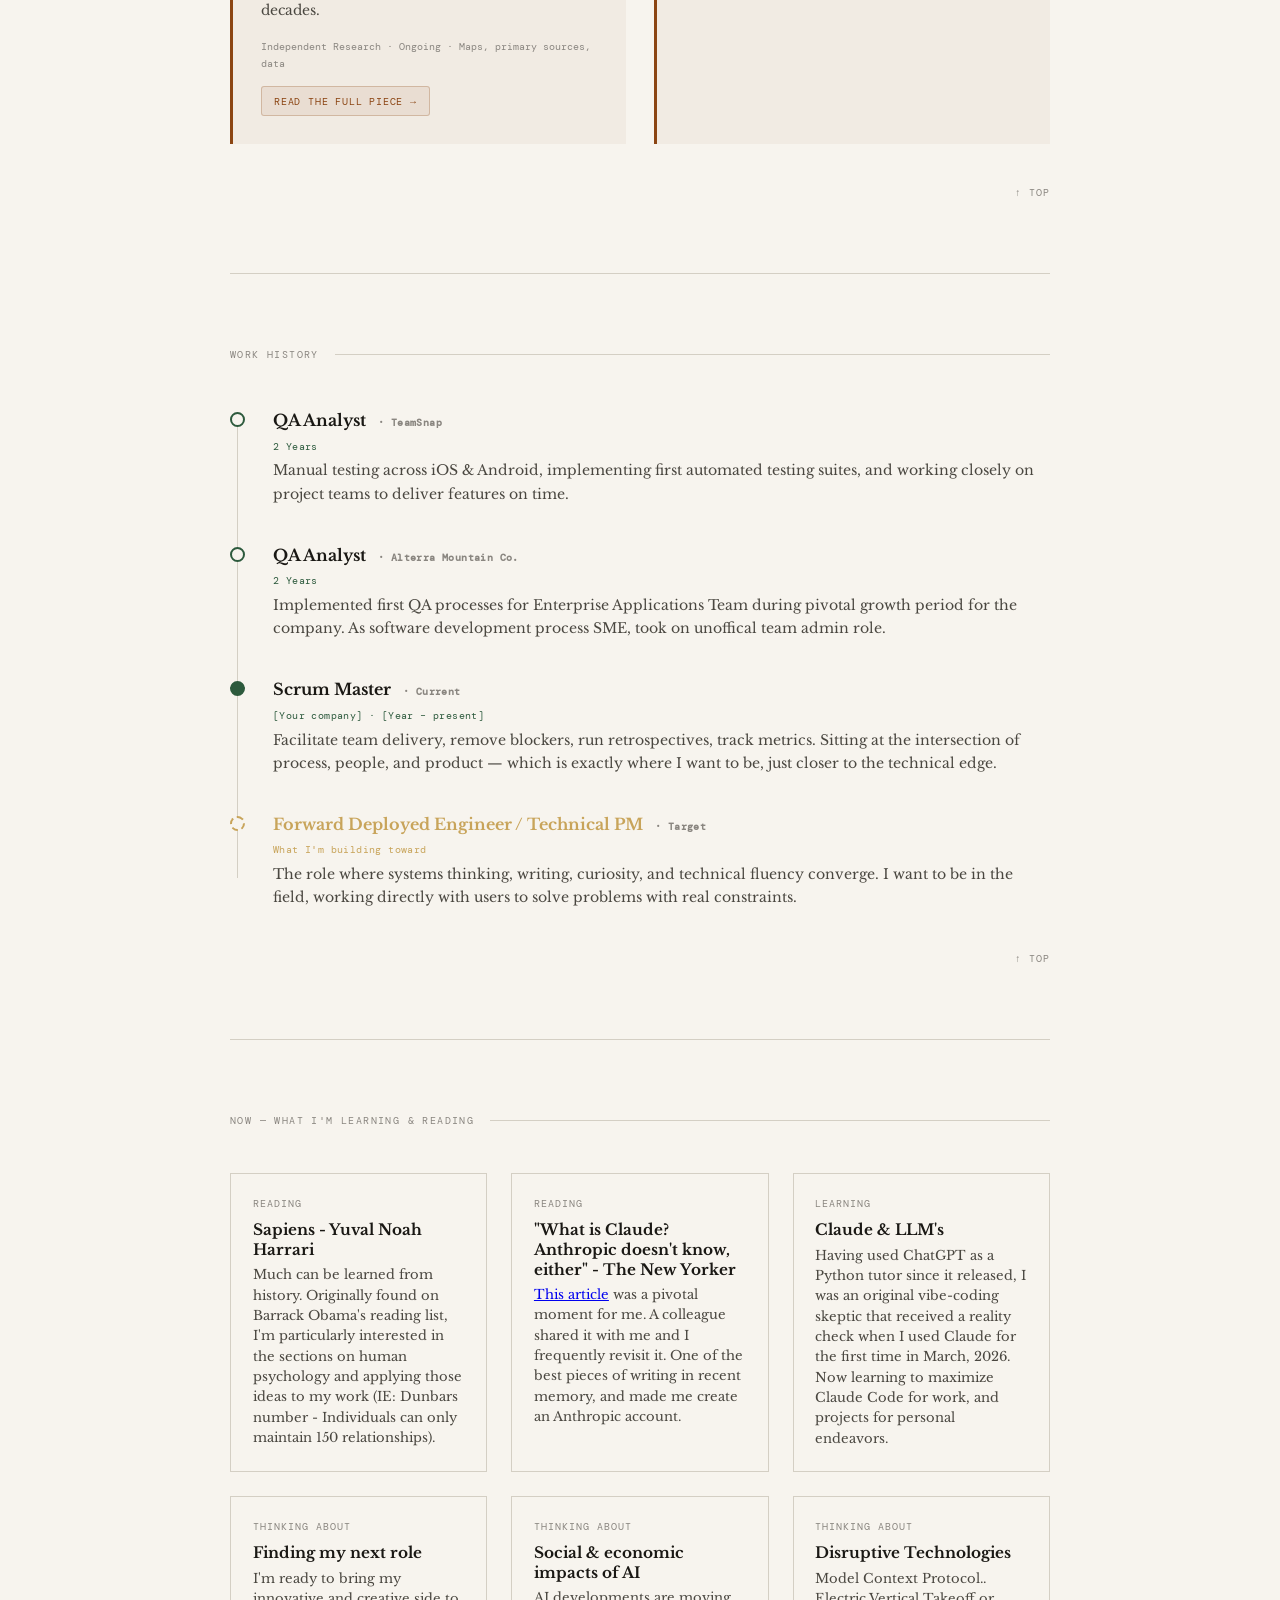
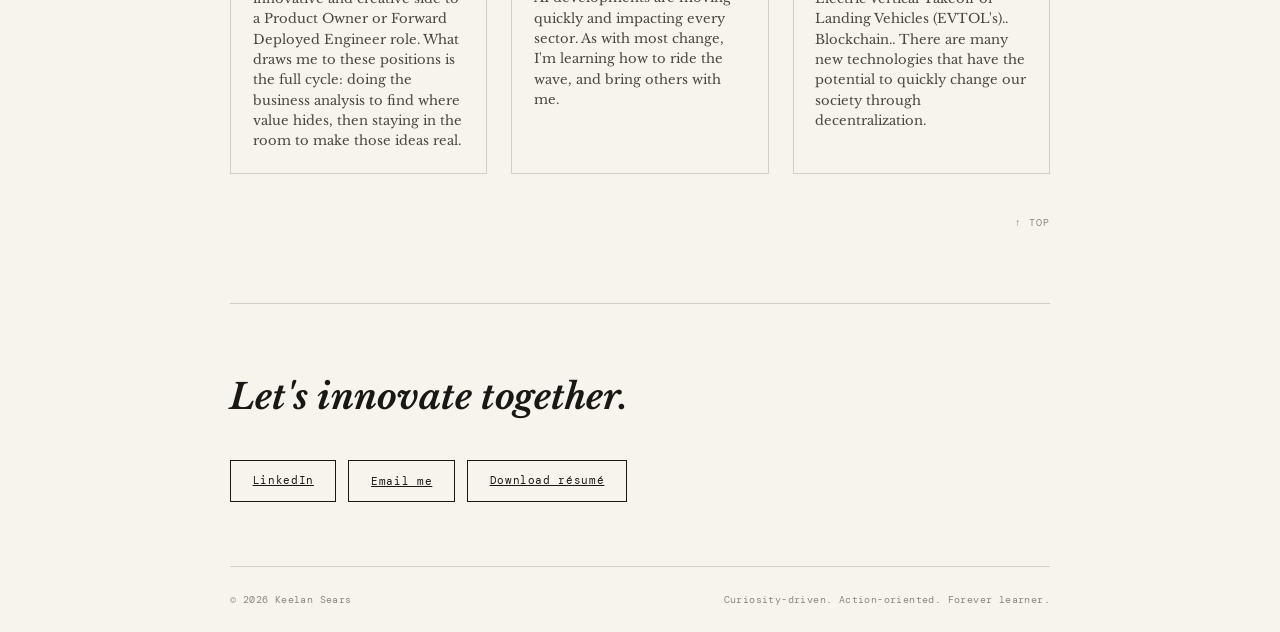
==== commit 0ecc72f8: "VS code changes for anonymizing the placeholder page until new article is finished" ====
--- a/index.html
+++ b/index.html
@@ -19,9 +19,9 @@
           <summary>Writing</summary>
           <ul class="dropdown">
             <li><a href="#writing">Overview</a></li>
+            <li><a href="expense-management.html">Optimizing Expense Management Systems<span class="dropdown-tag work">Work</span></a></li>
             <li><a href="who-is-martha-richter.html">Who is Martha Richter?<span class="dropdown-tag personal">Personal</span></a></li>
-            <li><a href="expense-management.html">Optimizing Expense Management Systems<span class="dropdown-tag work">Work</span></a></li>
-            <li><a href="reading-the-footnotes.html">On Reading the Footnotes<span class="dropdown-tag personal">Personal</span></a></li>
+            <li><a href="reading-the-footnotes.html">Placeholder — Coming Soon<span class="dropdown-tag personal">Personal</span></a></li>
           </ul>
         </details>
       </li>
@@ -106,9 +106,9 @@
       <div class="writing-card personal">
         <span class="card-tag personal">Personal</span>
         <div class="card-type">Essay</div>
-        <div class="card-title">On being the person in the room who reads the footnotes</div>
-        <div class="card-excerpt">A short piece on intellectual curiosity as a professional skill — and why going deeper than required is a competitive advantage, not a distraction.</div>
-        <div class="card-meta">Personal essay · 900 words</div>
+        <div class="card-title">Placeholder — Coming Soon</div>
+        <div class="card-excerpt">A new piece is in the works. Check back soon.</div>
+        <div class="card-meta">Draft</div>
         <a href="reading-the-footnotes.html" class="card-link">Read the full piece →</a>
       </div>
 
@@ -215,6 +215,7 @@
   </footer>
 
 </div>
-<script src="nav.js?v=8"></script>
+<script src="nav.js?v=9"></script>
+<script src="crumple-transition.js?v=3" data-base="/assets/" data-swap=".site-wrap" data-sound="on"></script>
 </body>
 </html>
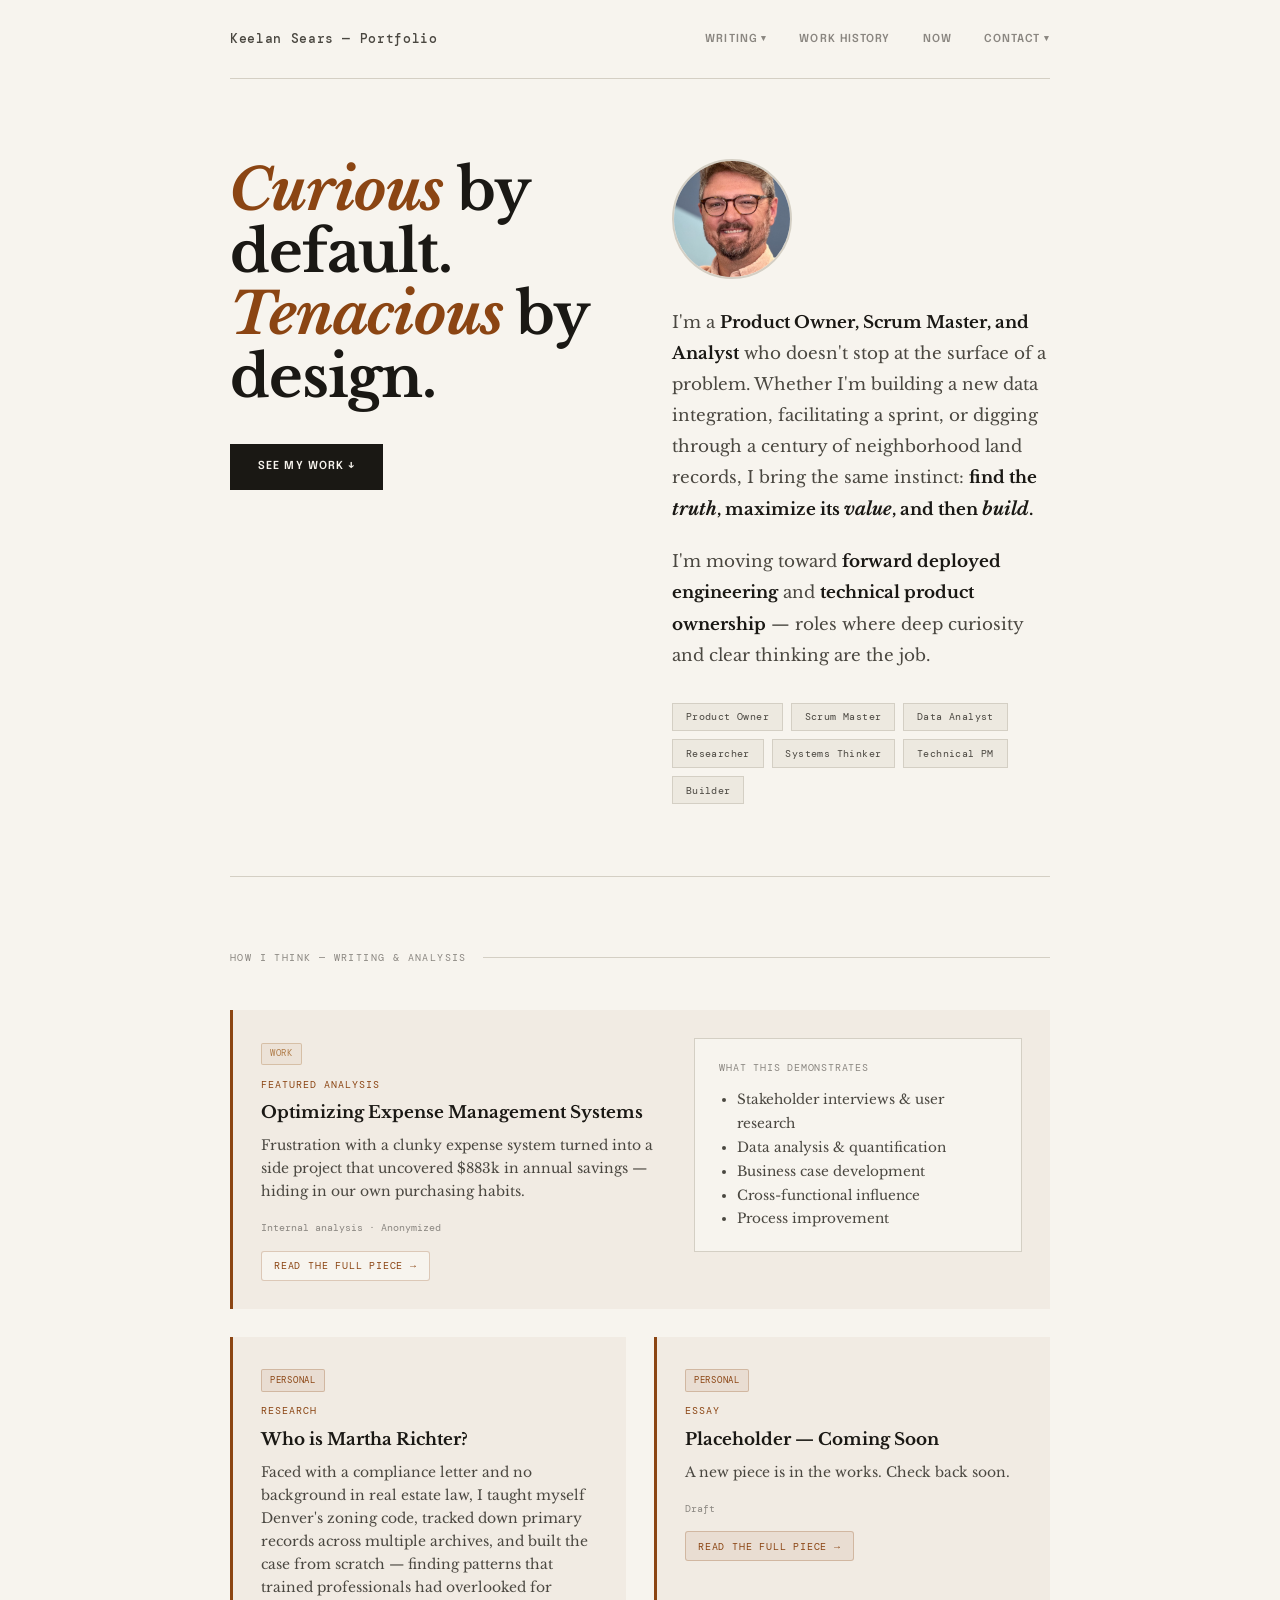
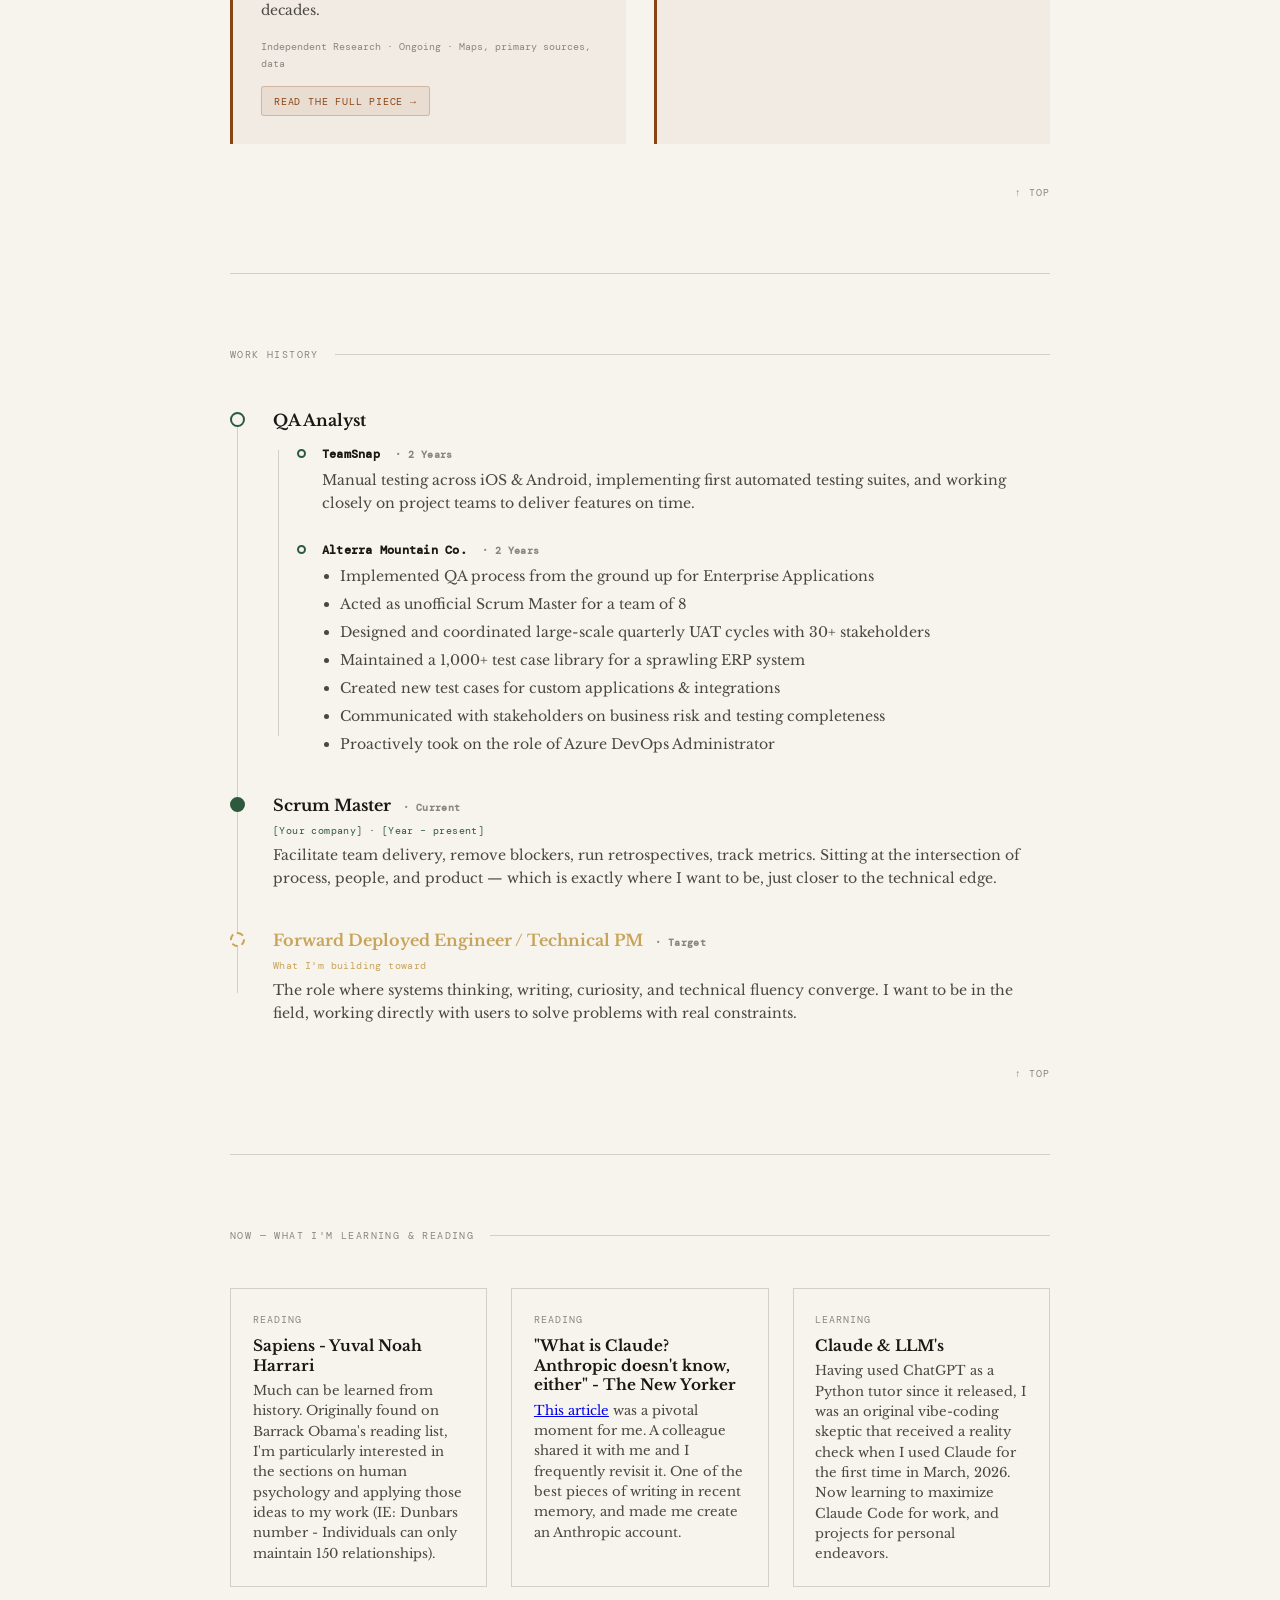
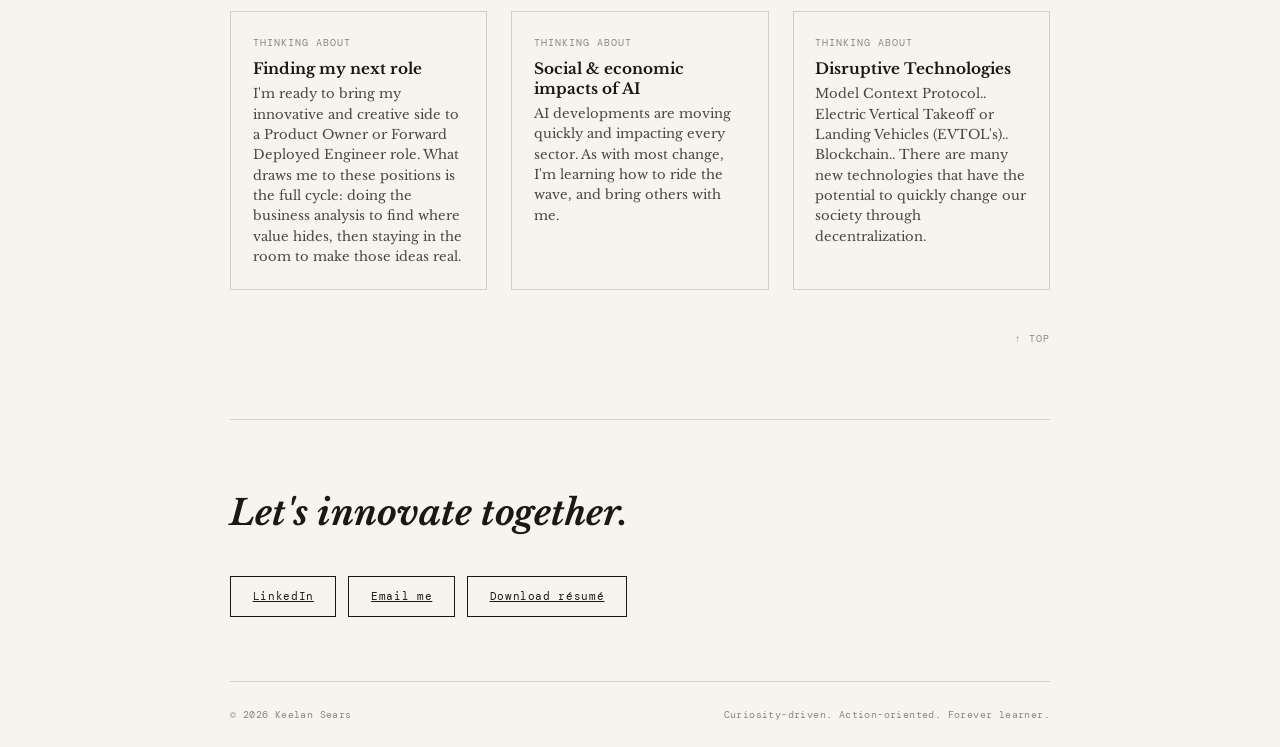
==== commit 75eea704: "Nest QA Analyst roles under one title and add Alterra bullets Group TeamSnap and Alterra under a sin" ====
--- a/index.html
+++ b/index.html
@@ -5,7 +5,7 @@
 <meta name="viewport" content="width=device-width, initial-scale=1.0">
 <title>Keelan Sears — Portfolio</title>
 <link href="https://fonts.googleapis.com/css2?family=Libre+Baskerville:ital,wght@0,400;0,700;1,400&family=DM+Mono:wght@400;500&family=Epilogue:wght@300;400;600&display=swap" rel="stylesheet">
-<link rel="stylesheet" href="styles.css?v=7">
+<link rel="stylesheet" href="styles.css?v=9">
 </head>
 <body>
 <div class="site-wrap">
@@ -121,21 +121,37 @@
     <div class="section-label">Work history</div>
     <div class="timeline">
 
-      <div class="tl-item">
+      <div class="tl-item tl-item-group">
         <div class="tl-dot"></div>
         <div>
-          <div class="tl-role">QA Analyst <span class="tl-arrow">· TeamSnap</span></div>
-          <div class="tl-org">2 Years</div>
-          <div class="tl-desc">Manual testing across iOS & Android, implementing first automated testing suites, and working closely on project teams to deliver features on time.</div>
-        </div>
-      </div>
-
-     <div class="tl-item">
-        <div class="tl-dot"></div>
-        <div>
-          <div class="tl-role">QA Analyst <span class="tl-arrow">· Alterra Mountain Co.</span></div>
-          <div class="tl-org">2 Years</div>
-          <div class="tl-desc">Implemented first QA processes for Enterprise Applications Team during pivotal growth period for the company. As software development process SME, took on unoffical team admin role.</div>
+          <div class="tl-role">QA Analyst</div>
+          <div class="tl-subrail">
+
+            <div class="tl-sub">
+              <div class="tl-sub-dot"></div>
+              <div>
+                <div class="tl-sub-head">TeamSnap <span class="tl-arrow">· 2 Years</span></div>
+                <div class="tl-desc">Manual testing across iOS & Android, implementing first automated testing suites, and working closely on project teams to deliver features on time.</div>
+              </div>
+            </div>
+
+            <div class="tl-sub">
+              <div class="tl-sub-dot"></div>
+              <div>
+                <div class="tl-sub-head">Alterra Mountain Co. <span class="tl-arrow">· 2 Years</span></div>
+                <ul class="tl-bullets">
+                  <li>Implemented QA process from the ground up for Enterprise Applications</li>
+                  <li>Acted as unofficial Scrum Master for a team of 8</li>
+                  <li>Designed and coordinated large-scale quarterly UAT cycles with 30+ stakeholders</li>
+                  <li>Maintained a 1,000+ test case library for a sprawling ERP system</li>
+                  <li>Created new test cases for custom applications & integrations</li>
+                  <li>Communicated with stakeholders on business risk and testing completeness</li>
+                  <li>Proactively took on the role of Azure DevOps Administrator</li>
+                </ul>
+              </div>
+            </div>
+
+          </div>
         </div>
       </div>
 
--- a/styles.css
+++ b/styles.css
@@ -562,6 +562,62 @@
     line-height: 1.65;
   }
 
+  .tl-subrail {
+    position: relative;
+    margin-top: 0.6rem;
+    padding-left: 1.5rem;
+  }
+
+  .tl-subrail::before {
+    content: '';
+    position: absolute;
+    left: 5px;
+    top: 6px;
+    bottom: 1.25rem;
+    width: 1px;
+    background: var(--rule);
+  }
+
+  .tl-sub {
+    display: flex;
+    gap: 1rem;
+    margin-bottom: 1.5rem;
+    position: relative;
+  }
+
+  .tl-sub:last-child { margin-bottom: 0; }
+
+  .tl-sub-dot {
+    width: 9px;
+    height: 9px;
+    border-radius: 50%;
+    border: 2px solid var(--accent);
+    background: var(--paper);
+    flex-shrink: 0;
+    margin-top: 5px;
+    z-index: 1;
+  }
+
+  .tl-sub-head {
+    font-family: var(--font-mono);
+    font-size: 12px;
+    font-weight: 700;
+    color: var(--ink);
+    letter-spacing: 0.02em;
+    margin-bottom: 0.3rem;
+  }
+
+  .tl-bullets {
+    margin: 0;
+    padding-left: 1.1rem;
+    font-size: 0.88rem;
+    color: var(--ink-2);
+    line-height: 1.65;
+  }
+
+  .tl-bullets li { margin-bottom: 0.3rem; }
+  .tl-bullets li:last-child { margin-bottom: 0; }
+
   /* ── NOW ── */
   .now-grid {
     display: grid;
